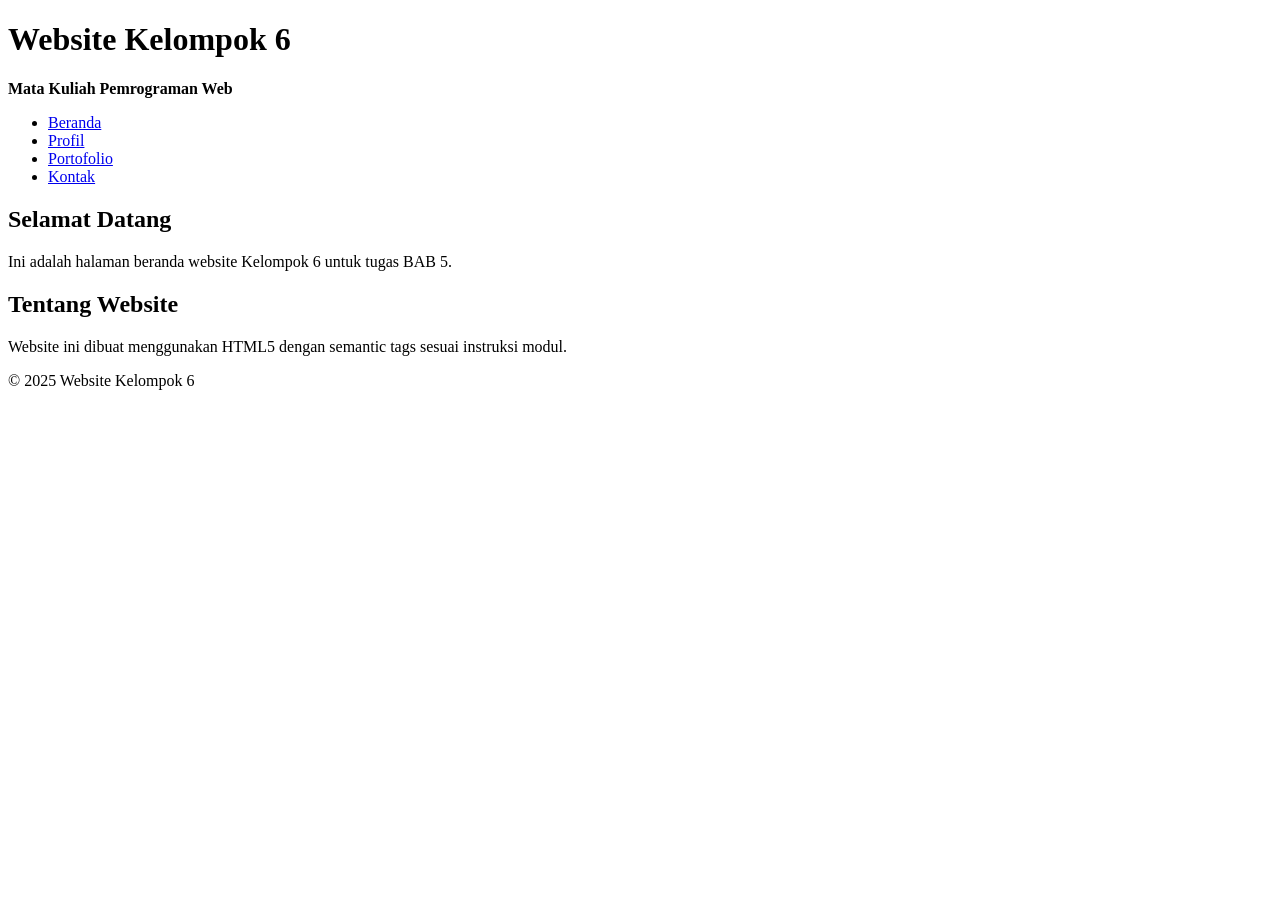
==== index.html @ d30c538b "Menambahkan struktur dasar halaman beranda" ====
<!DOCTYPE html>
<html lang="id">
<head>
    <meta charset="UTF-8">
    <meta name="viewport" content="width=device-width, initial-scale=1.0">
    <title>Beranda - Website Kelompok 6</title>
</head>
<body>

<header>
    <h1>Website Kelompok 6
    </h1>
    <p><strong>Mata Kuliah Pemrograman Web</strong></p>
    <nav>
        <ul>
            <li><a href="index.html">Beranda</a></li>
            <li><a href="about.html">Profil</a></li>
            <li><a href="portfolio.html">Portofolio</a></li>
            <li><a href="contact.html">Kontak</a></li>
        </ul>
    </nav>
</header>

<main>
    <section>
        <h2>Selamat Datang</h2>
        <p>Ini adalah halaman beranda website Kelompok 6 untuk tugas BAB 5.</p>
    </section>

    <section>
        <h2>Tentang Website</h2>
        <p>Website ini dibuat menggunakan HTML5 dengan semantic tags sesuai instruksi modul.</p>
    </section>
</main>

<footer>
    <p>&copy; 2025 Website Kelompok 6</p>
</footer>

</body>
</html>
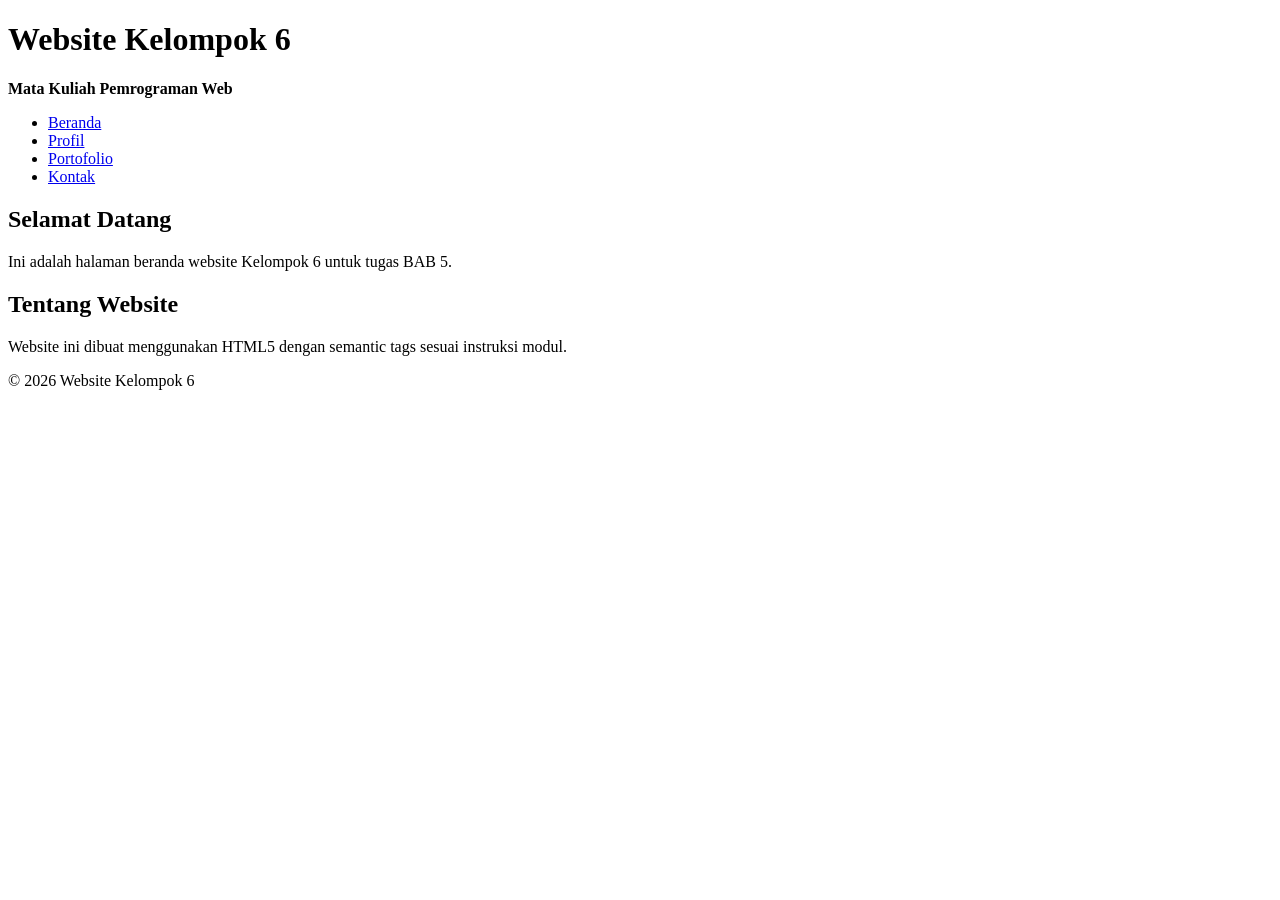
==== commit afdce088: "mengganti tahun 2025 ke 2026" ====
--- a/index.html
+++ b/index.html
@@ -34,7 +34,7 @@
 </main>
 
 <footer>
-    <p>&copy; 2025 Website Kelompok 6</p>
+    <p>&copy; 2026 Website Kelompok 6</p>
 </footer>
 
 </body>
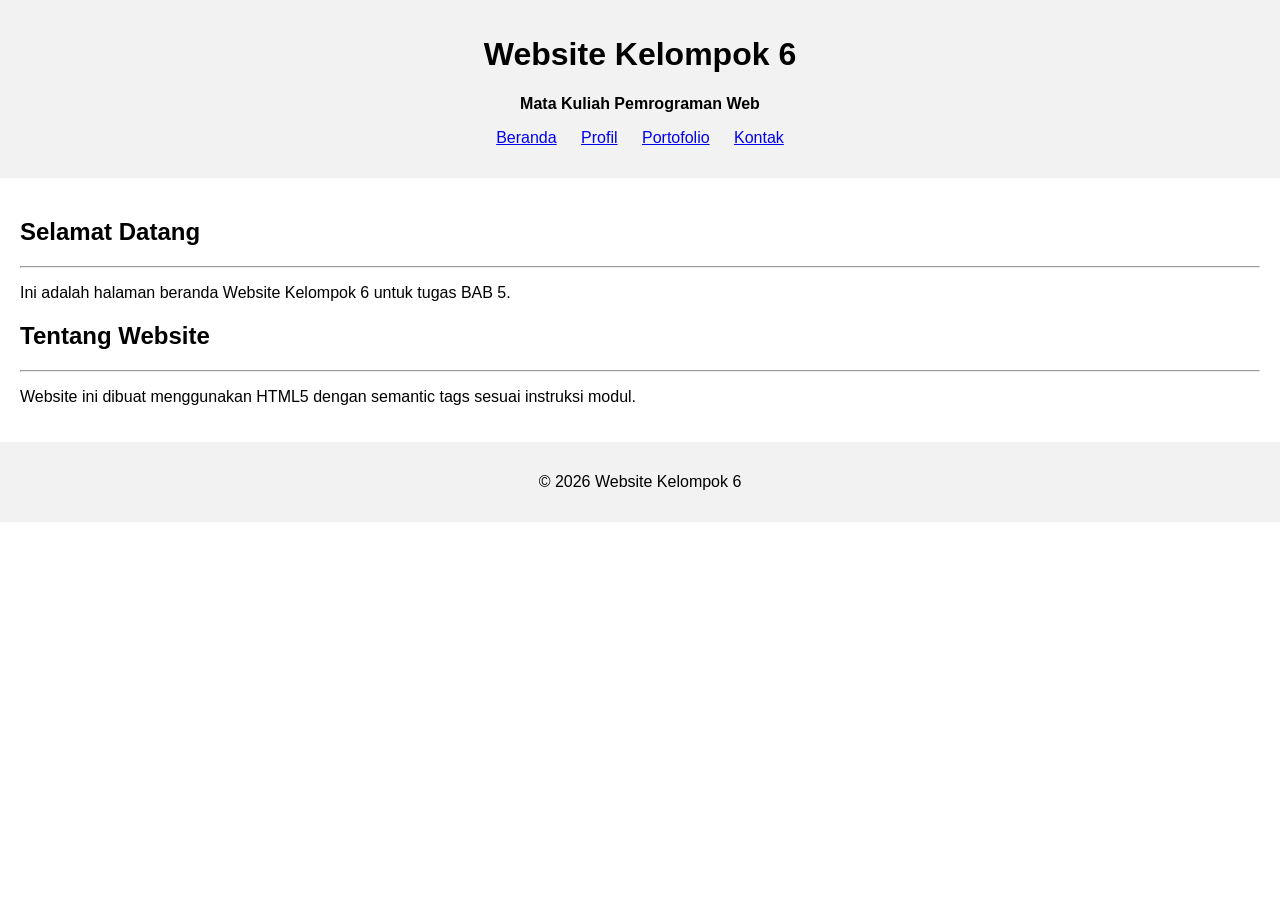
==== commit bbc3d2f2: "Menambahkan deskripsi project dan anggota pada halaman beranda - Aqilla" ====
--- a/index.html
+++ b/index.html
@@ -3,14 +3,39 @@
 <head>
     <meta charset="UTF-8">
     <meta name="viewport" content="width=device-width, initial-scale=1.0">
+    <meta name="description" content="Website Kelompok 6 - Tugas BAB 5 Pemrograman Web">
     <title>Beranda - Website Kelompok 6</title>
+
+    <style>
+        body {
+            font-family: Arial, sans-serif;
+            margin: 0;
+        }
+        header, footer {
+            background-color: #f2f2f2;
+            padding: 15px;
+            text-align: center;
+        }
+        nav ul {
+            list-style: none;
+            padding: 0;
+        }
+        nav ul li {
+            display: inline;
+            margin: 0 10px;
+        }
+        main {
+            padding: 20px;
+        }
+    </style>
 </head>
+
 <body>
 
 <header>
-    <h1>Website Kelompok 6
-    </h1>
+    <h1>Website Kelompok 6</h1>
     <p><strong>Mata Kuliah Pemrograman Web</strong></p>
+
     <nav>
         <ul>
             <li><a href="index.html">Beranda</a></li>
@@ -24,11 +49,13 @@
 <main>
     <section>
         <h2>Selamat Datang</h2>
-        <p>Ini adalah halaman beranda website Kelompok 6 untuk tugas BAB 5.</p>
+        <hr>
+        <p>Ini adalah halaman beranda Website Kelompok 6 untuk tugas BAB 5.</p>
     </section>
 
     <section>
         <h2>Tentang Website</h2>
+        <hr>
         <p>Website ini dibuat menggunakan HTML5 dengan semantic tags sesuai instruksi modul.</p>
     </section>
 </main>
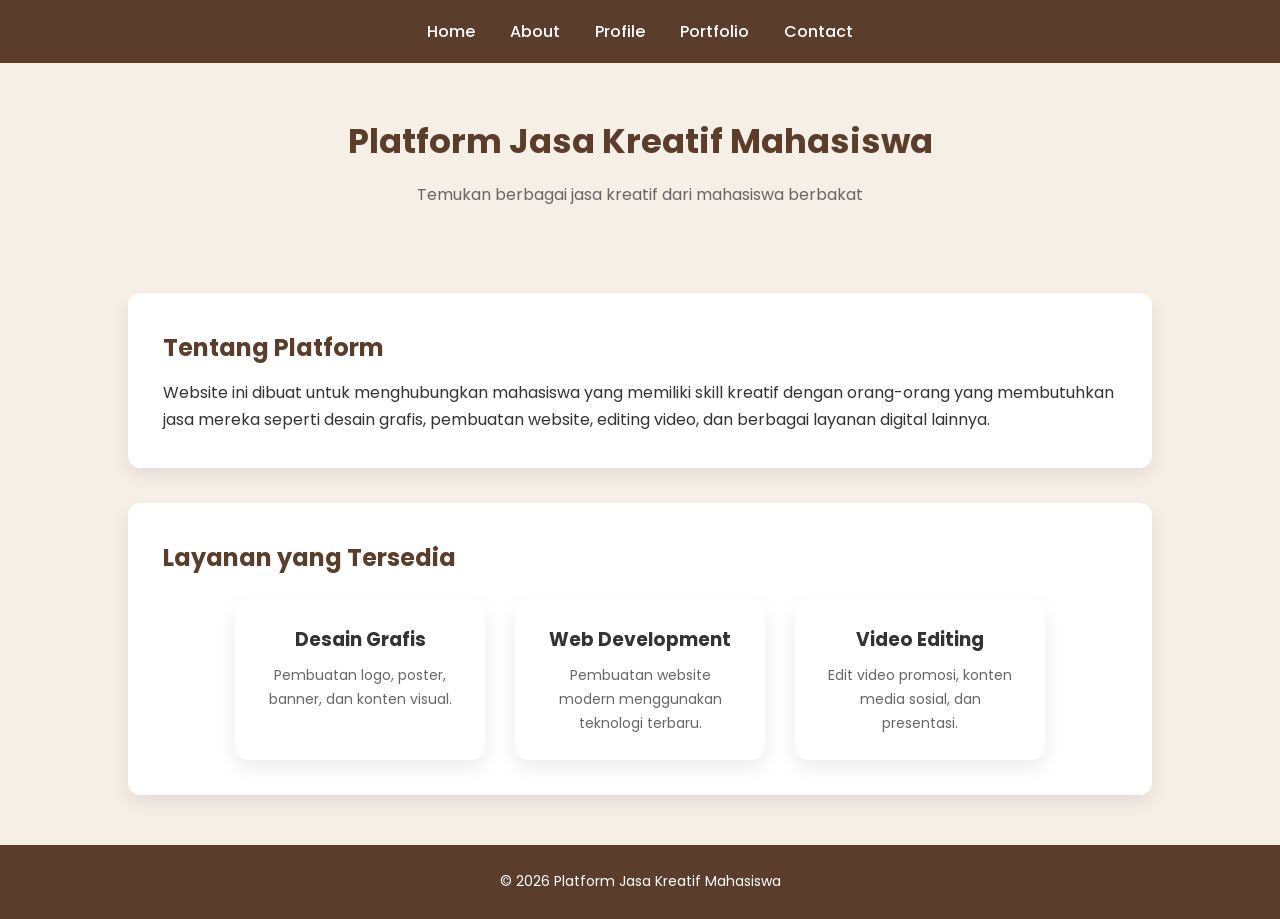
==== commit 06fe59e3: "menambahkan page profile serta memperbarui tampilan website menggunakan css" ====
--- a/index.html
+++ b/index.html
@@ -1,67 +1,67 @@
 <!DOCTYPE html>
 <html lang="id">
 <head>
-    <meta charset="UTF-8">
-    <meta name="viewport" content="width=device-width, initial-scale=1.0">
-    <meta name="description" content="Website Kelompok 6 - Tugas BAB 5 Pemrograman Web">
-    <title>Beranda - Website Kelompok 6</title>
-
-    <style>
-        body {
-            font-family: Arial, sans-serif;
-            margin: 0;
-        }
-        header, footer {
-            background-color: #f2f2f2;
-            padding: 15px;
-            text-align: center;
-        }
-        nav ul {
-            list-style: none;
-            padding: 0;
-        }
-        nav ul li {
-            display: inline;
-            margin: 0 10px;
-        }
-        main {
-            padding: 20px;
-        }
-    </style>
+<meta charset="UTF-8">
+<title>Platform Jasa Kreatif Mahasiswa</title>
+<link rel="stylesheet" href="css/style.css">
+<link href="https://fonts.googleapis.com/css2?family=Poppins:wght@300;400;500;600;700&display=swap" rel="stylesheet">
 </head>
 
 <body>
 
+<nav>
+<ul>
+<li><a href="index.html">Home</a></li>
+<li><a href="about.html">About</a></li>
+<li><a href="profile.html">Profile</a></li>
+<li><a href="portfolio.html">Portfolio</a></li>
+<li><a href="contact.html">Contact</a></li>
+</ul>
+</nav>
+
 <header>
-    <h1>Website Kelompok 6</h1>
-    <p><strong>Mata Kuliah Pemrograman Web</strong></p>
-
-    <nav>
-        <ul>
-            <li><a href="index.html">Beranda</a></li>
-            <li><a href="about.html">Profil</a></li>
-            <li><a href="portfolio.html">Portofolio</a></li>
-            <li><a href="contact.html">Kontak</a></li>
-        </ul>
-    </nav>
+<h1>Platform Jasa Kreatif Mahasiswa</h1>
+<p>Temukan berbagai jasa kreatif dari mahasiswa berbakat</p>
 </header>
 
-<main>
-    <section>
-        <h2>Selamat Datang</h2>
-        <hr>
-        <p>Ini adalah halaman beranda Website Kelompok 6 untuk tugas BAB 5.</p>
-    </section>
+<div class="container">
 
-    <section>
-        <h2>Tentang Website</h2>
-        <hr>
-        <p>Website ini dibuat menggunakan HTML5 dengan semantic tags sesuai instruksi modul.</p>
-    </section>
-</main>
+<div class="content-box">
+<h2>Tentang Platform</h2>
+<p>
+Website ini dibuat untuk menghubungkan mahasiswa yang memiliki skill kreatif 
+dengan orang-orang yang membutuhkan jasa mereka seperti desain grafis, 
+pembuatan website, editing video, dan berbagai layanan digital lainnya.
+</p>
+</div>
+
+<div class="content-box">
+<h2>Layanan yang Tersedia</h2>
+
+<div class="card-container">
+
+<div class="card">
+<h3>Desain Grafis</h3>
+<p>Pembuatan logo, poster, banner, dan konten visual.</p>
+</div>
+
+<div class="card">
+<h3>Web Development</h3>
+<p>Pembuatan website modern menggunakan teknologi terbaru.</p>
+</div>
+
+<div class="card">
+<h3>Video Editing</h3>
+<p>Edit video promosi, konten media sosial, dan presentasi.</p>
+</div>
+
+</div>
+</div>
+
+</div>
 
 <footer>
-    <p>&copy; 2026 Website Kelompok 6</p>
+<p>© 2026 Platform Jasa Kreatif Mahasiswa</p>
 </footer>
 
 </body>
--- a/css/style.css
+++ b/css/style.css
@@ -0,0 +1,198 @@
+/* Reset */
+
+*{
+    margin:0;
+    padding:0;
+    box-sizing:border-box;
+}
+
+/* Font Website */
+
+body{
+    font-family:'Poppins', Arial, Helvetica, sans-serif;
+    background:#f5efe6;
+    color:#333;
+    line-height:1.7;
+}
+
+/* Navbar */
+
+nav{
+    background:#5a3e2b;
+    padding:18px;
+}
+
+nav ul{
+    list-style:none;
+    display:flex;
+    justify-content:center;
+    gap:35px;
+}
+
+nav ul li a{
+    text-decoration:none;
+    color:white;
+    font-weight:500;
+    font-size:16px;
+    transition:0.3s;
+}
+
+nav ul li a:hover{
+    color:#ffd6a5;
+}
+
+/* Header */
+
+header{
+    text-align:center;
+    padding:50px 20px;
+}
+
+header h1{
+    color:#5a3e2b;
+    font-size:34px;
+    margin-bottom:10px;
+}
+
+header p{
+    color:#666;
+    font-size:16px;
+}
+
+/* Container */
+
+.container{
+    width:80%;
+    margin:auto;
+}
+
+/* Box teks */
+
+.content-box{
+    background:white;
+    padding:35px;
+    margin:35px 0;
+    border-radius:12px;
+    box-shadow:0 8px 18px rgba(0,0,0,0.08);
+}
+
+.content-box h2{
+    color:#5a3e2b;
+    margin-bottom:10px;
+}
+
+.content-box p{
+    margin-top:8px;
+}
+
+.content-box ul{
+    margin-top:10px;
+    padding-left:20px;
+}
+
+/* Card Container */
+
+.card-container{
+    display:flex;
+    justify-content:center;
+    flex-wrap:wrap;
+    gap:30px;
+    margin-top:20px;
+}
+
+/* Card */
+
+.card{
+    background:white;
+    width:250px;
+    text-align:center;
+    padding:25px;
+    border-radius:14px;
+    box-shadow:0 8px 20px rgba(0,0,0,0.08);
+    transition:0.3s;
+}
+
+.card:hover{
+    transform:translateY(-8px);
+    box-shadow:0 12px 25px rgba(0,0,0,0.12);
+}
+
+.card img{
+    width:110px;
+    height:110px;
+    border-radius:50%;
+    object-fit:cover;
+    margin-bottom:15px;
+    border:4px solid #d4a373;
+}
+
+.card h3{
+    margin-bottom:5px;
+}
+
+.card p{
+    font-size:14px;
+    color:#666;
+}
+
+/* Portfolio */
+
+.portfolio-card img{
+    width:100%;
+    border-radius:8px;
+    margin-bottom:12px;
+}
+
+.portfolio-card h3{
+    margin-bottom:5px;
+}
+
+.portfolio-card p{
+    font-size:14px;
+    color:#666;
+}
+
+/* Contact Form */
+
+form{
+    display:flex;
+    flex-direction:column;
+    gap:18px;
+}
+
+input, textarea{
+    padding:12px;
+    border-radius:8px;
+    border:1px solid #ccc;
+    font-size:14px;
+}
+
+textarea{
+    min-height:120px;
+}
+
+button{
+    background:#d4a373;
+    color:white;
+    border:none;
+    padding:12px;
+    border-radius:8px;
+    cursor:pointer;
+    font-size:15px;
+    transition:0.3s;
+}
+
+button:hover{
+    background:#b08968;
+}
+
+/* Footer */
+
+footer{
+    text-align:center;
+    padding:25px;
+    background:#5a3e2b;
+    color:white;
+    margin-top:50px;
+    font-size:14px;
+}
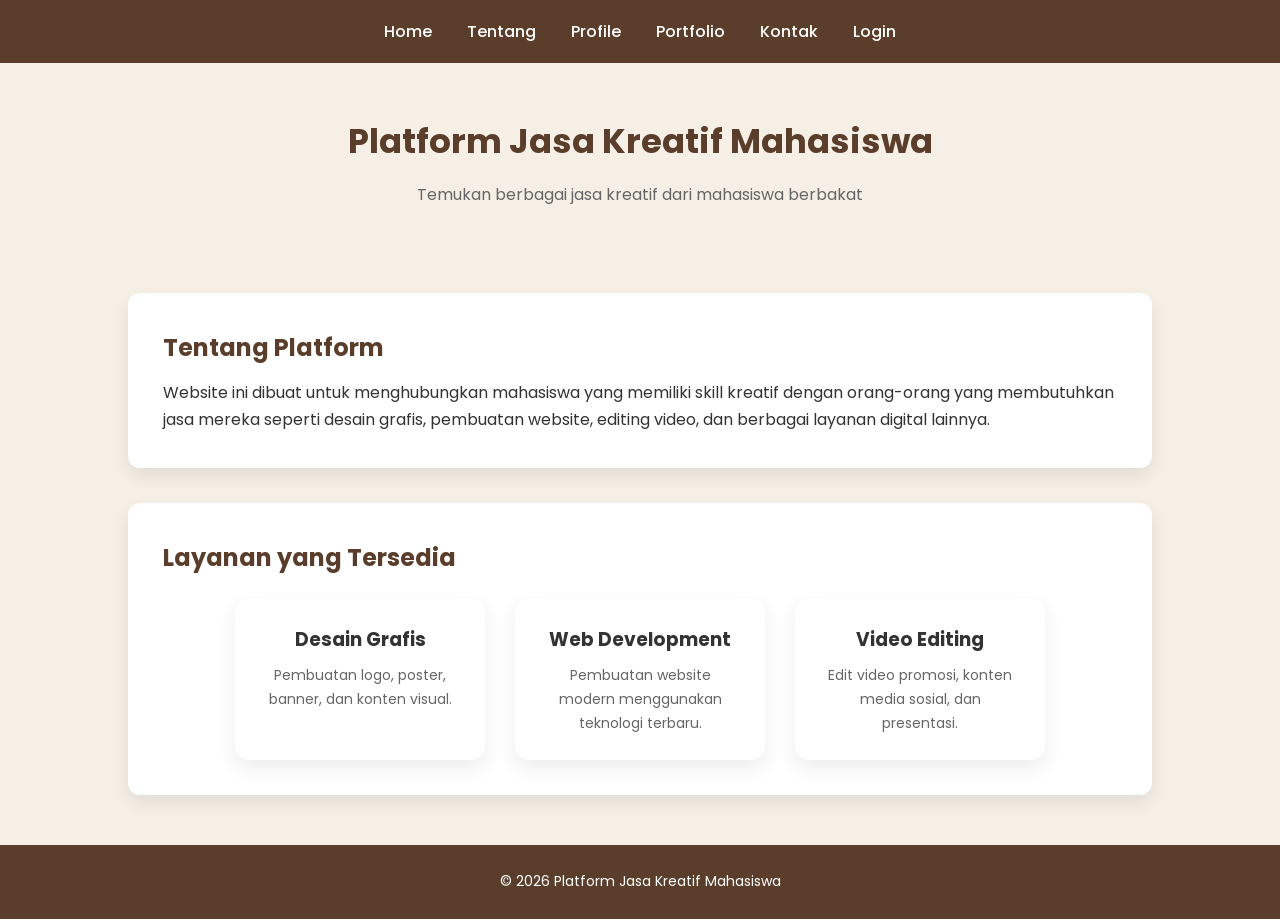
==== commit b6f8e5df: "memodifikasi tampilan page contact dan menambahkan navbar" ====
--- a/index.html
+++ b/index.html
@@ -12,10 +12,11 @@
 <nav>
 <ul>
 <li><a href="index.html">Home</a></li>
-<li><a href="about.html">About</a></li>
+<li><a href="about.html">Tentang</a></li>
 <li><a href="profile.html">Profile</a></li>
 <li><a href="portfolio.html">Portfolio</a></li>
-<li><a href="contact.html">Contact</a></li>
+<li><a href="contact.html">Kontak</a></li>
+<li><a href="login.html">Login</a></li>
 </ul>
 </nav>
 
--- a/css/style.css
+++ b/css/style.css
@@ -90,7 +90,6 @@
     padding-left:20px;
 }
 
-/* Card Container */
 
 .card-container{
     display:flex;
@@ -100,7 +99,6 @@
     margin-top:20px;
 }
 
-/* Card */
 
 .card{
     background:white;
@@ -135,7 +133,6 @@
     color:#666;
 }
 
-/* Portfolio */
 
 .portfolio-card img{
     width:100%;
@@ -165,6 +162,10 @@
     border-radius:8px;
     border:1px solid #ccc;
     font-size:14px;
+}
+
+textarea{
+    resize: none;
 }
 
 textarea{
@@ -186,7 +187,6 @@
     background:#b08968;
 }
 
-/* Footer */
 
 footer{
     text-align:center;
@@ -195,4 +195,135 @@
     color:white;
     margin-top:50px;
     font-size:14px;
+}
+
+/* Contact Card */
+
+.contact-card{
+    max-width:500px;
+    margin:40px auto;
+    background:white;
+    padding:35px;
+    border-radius:12px;
+    box-shadow:0 8px 18px rgba(0,0,0,0.08);
+}
+
+.contact-card h2{
+    text-align:center;
+    color:#5a3e2b;
+}
+
+.contact-subtitle{
+    text-align:center;
+    color:#777;
+    font-size:14px;
+    margin-bottom:20px;
+}
+
+/* Form Group */
+
+.form-group{
+    display:flex;
+    flex-direction:column;
+    text-align:left;
+    margin-bottom:15px;
+}
+
+.form-group label{
+    margin-bottom:6px;
+    font-size:14px;
+    font-weight:500;
+    color:#5a3e2b;
+}
+
+.contact-card input,
+.contact-card textarea{
+    width:100%;
+}
+
+.register-container{
+    width:40%;
+    margin: 0px auto;
+}
+
+.register-box{
+    background:white;
+    padding:35px;
+    border-radius:12px;
+    box-shadow:0 8px 18px rgba(0,0,0,0.08);
+}
+
+.register-box h2{
+    text-align:center;
+    color:#5a3e2b;
+    margin-bottom:10px;
+}
+
+.register-box p{
+    text-align:center;
+    color:#666;
+    margin-bottom:20px;
+}
+
+.register-box form{
+    display:flex;
+    flex-direction:column;
+    gap:15px;
+}
+
+.login-link{
+    text-align:center;
+    margin-top:10px;
+    font-size:14px;
+}
+
+
+.login-container{
+    display: flex;
+    justify-content: center;
+    align-items: center;
+    margin-top: 10px;
+}
+
+.login-box{
+
+    background:white;
+    padding:35px;
+    border-radius:12px;
+    box-shadow:0 8px 18px rgba(0,0,0,0.08);
+    width:450px;
+}
+
+.login-box h2{
+    text-align:center;
+    color:#5a3e2b;
+    margin-bottom:0px;
+}
+
+.login-box p{
+    text-align:center;
+    color:#666;
+    margin-bottom:10px;
+}
+
+.login-box form{
+    display:flex;
+    flex-direction:column;
+    gap:10px;
+}
+
+.register-link{
+    text-align:center;
+    margin-top:15px;
+    font-size:14px;
+}
+
+.register-link a{
+    color:#5a3e2b;
+    text-decoration:none;
+    font-weight:500;
+}
+
+.register-link a:hover{
+    text-decoration:underline;
 }
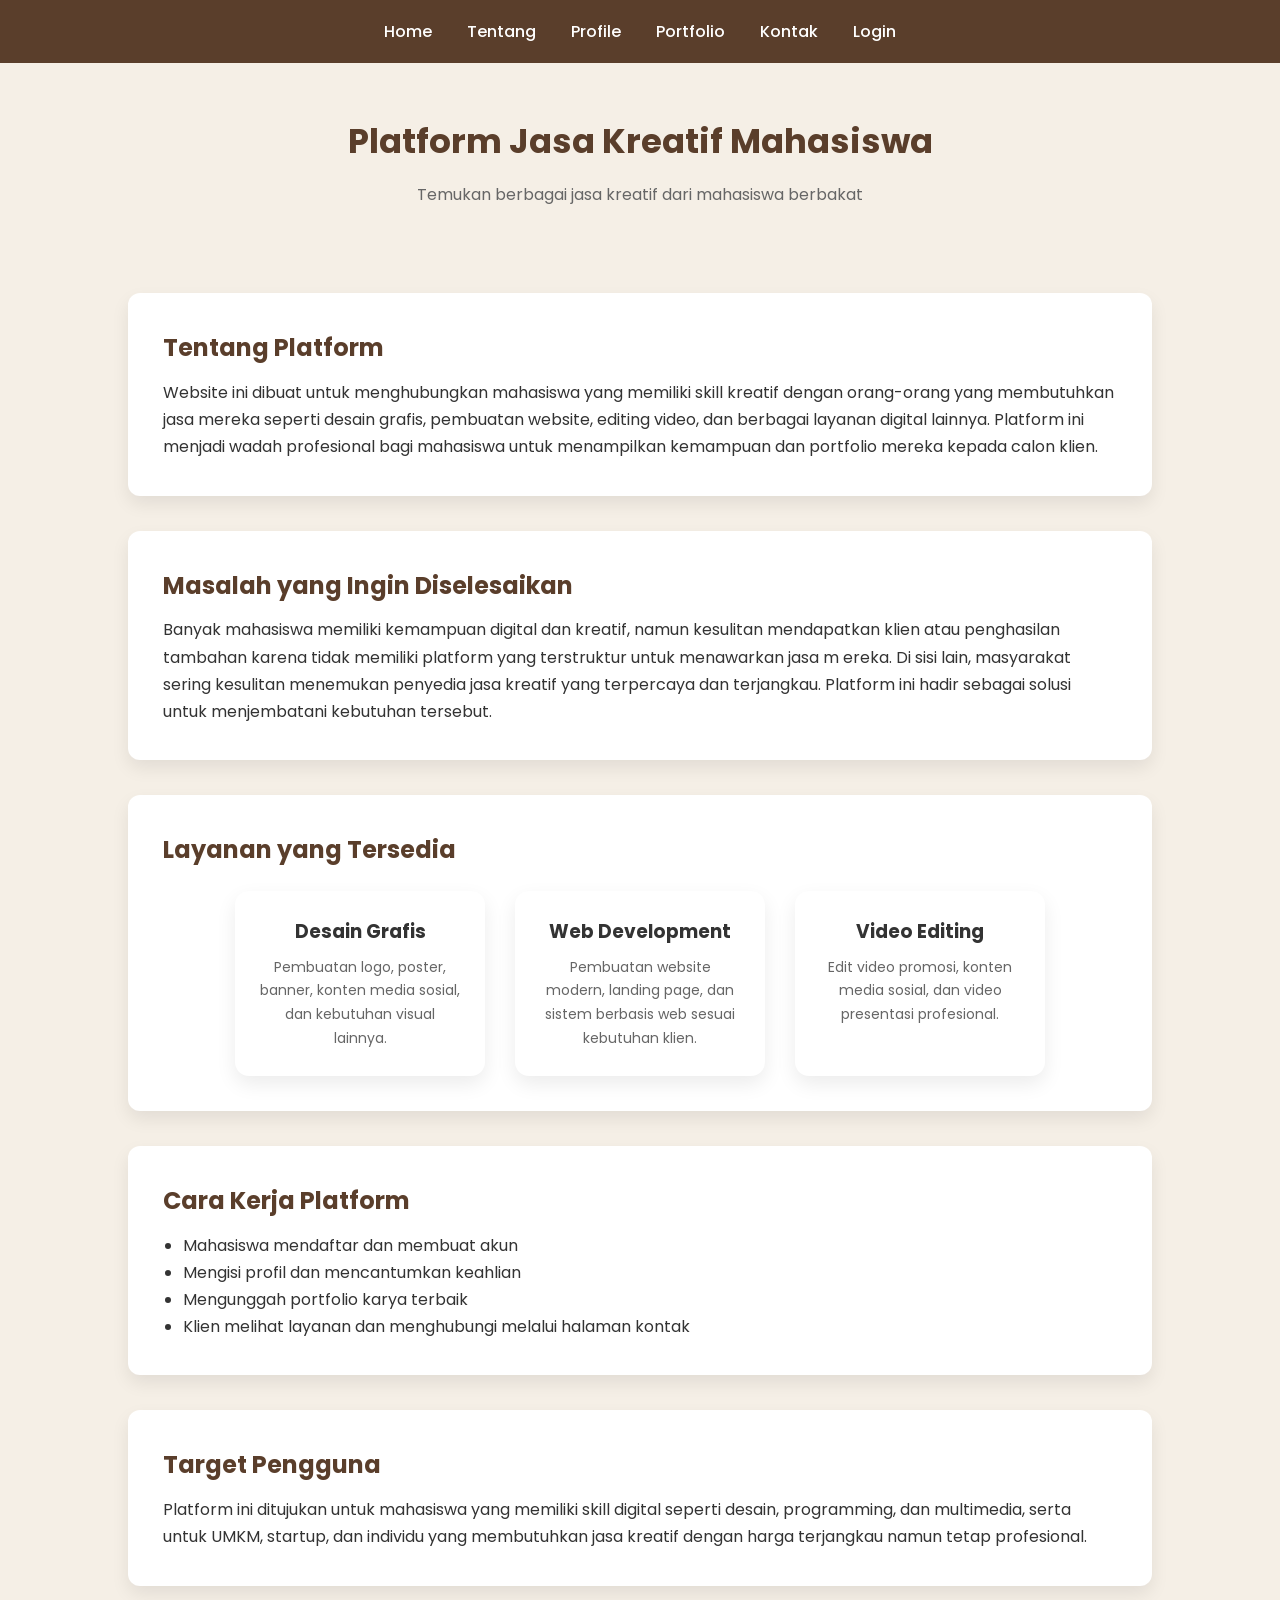
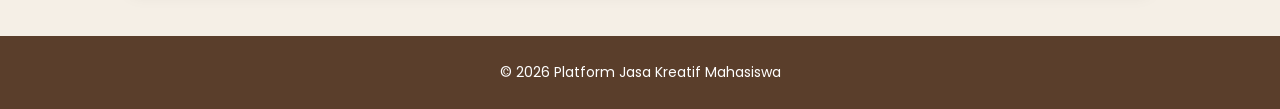
==== commit cc977b9e: "menambahkan studi kasus pada index.html" ====
--- a/index.html
+++ b/index.html
@@ -2,6 +2,7 @@
 <html lang="id">
 <head>
 <meta charset="UTF-8">
+<meta name="viewport" content="width=device-width, initial-scale=1.0">
 <title>Platform Jasa Kreatif Mahasiswa</title>
 <link rel="stylesheet" href="css/style.css">
 <link href="https://fonts.googleapis.com/css2?family=Poppins:wght@300;400;500;600;700&display=swap" rel="stylesheet">
@@ -27,15 +28,31 @@
 
 <div class="container">
 
+<!-- Tentang Platform -->
 <div class="content-box">
 <h2>Tentang Platform</h2>
 <p>
 Website ini dibuat untuk menghubungkan mahasiswa yang memiliki skill kreatif 
 dengan orang-orang yang membutuhkan jasa mereka seperti desain grafis, 
 pembuatan website, editing video, dan berbagai layanan digital lainnya.
+Platform ini menjadi wadah profesional bagi mahasiswa untuk menampilkan 
+kemampuan dan portfolio mereka kepada calon klien.
 </p>
 </div>
 
+<!-- Masalah -->
+<div class="content-box">
+<h2>Masalah yang Ingin Diselesaikan</h2>
+<p>
+Banyak mahasiswa memiliki kemampuan digital dan kreatif, namun kesulitan 
+mendapatkan klien atau penghasilan tambahan karena tidak memiliki platform 
+yang terstruktur untuk menawarkan jasa m    ereka. Di sisi lain, masyarakat 
+sering kesulitan menemukan penyedia jasa kreatif yang terpercaya dan 
+terjangkau. Platform ini hadir sebagai solusi untuk menjembatani kebutuhan tersebut.
+</p>
+</div>
+
+<!-- Layanan -->
 <div class="content-box">
 <h2>Layanan yang Tersedia</h2>
 
@@ -43,20 +60,41 @@
 
 <div class="card">
 <h3>Desain Grafis</h3>
-<p>Pembuatan logo, poster, banner, dan konten visual.</p>
+<p>Pembuatan logo, poster, banner, konten media sosial, dan kebutuhan visual lainnya.</p>
 </div>
 
 <div class="card">
 <h3>Web Development</h3>
-<p>Pembuatan website modern menggunakan teknologi terbaru.</p>
+<p>Pembuatan website modern, landing page, dan sistem berbasis web sesuai kebutuhan klien.</p>
 </div>
 
 <div class="card">
 <h3>Video Editing</h3>
-<p>Edit video promosi, konten media sosial, dan presentasi.</p>
+<p>Edit video promosi, konten media sosial, dan video presentasi profesional.</p>
 </div>
 
 </div>
+</div>
+
+<!-- Cara Kerja -->
+<div class="content-box">
+<h2>Cara Kerja Platform</h2>
+<ul>
+<li>Mahasiswa mendaftar dan membuat akun</li>
+<li>Mengisi profil dan mencantumkan keahlian</li>
+<li>Mengunggah portfolio karya terbaik</li>
+<li>Klien melihat layanan dan menghubungi melalui halaman kontak</li>
+</ul>
+</div>
+
+<!-- Target Pengguna -->
+<div class="content-box">
+<h2>Target Pengguna</h2>
+<p>
+Platform ini ditujukan untuk mahasiswa yang memiliki skill digital seperti 
+desain, programming, dan multimedia, serta untuk UMKM, startup, dan individu 
+yang membutuhkan jasa kreatif dengan harga terjangkau namun tetap profesional.
+</p>
 </div>
 
 </div>
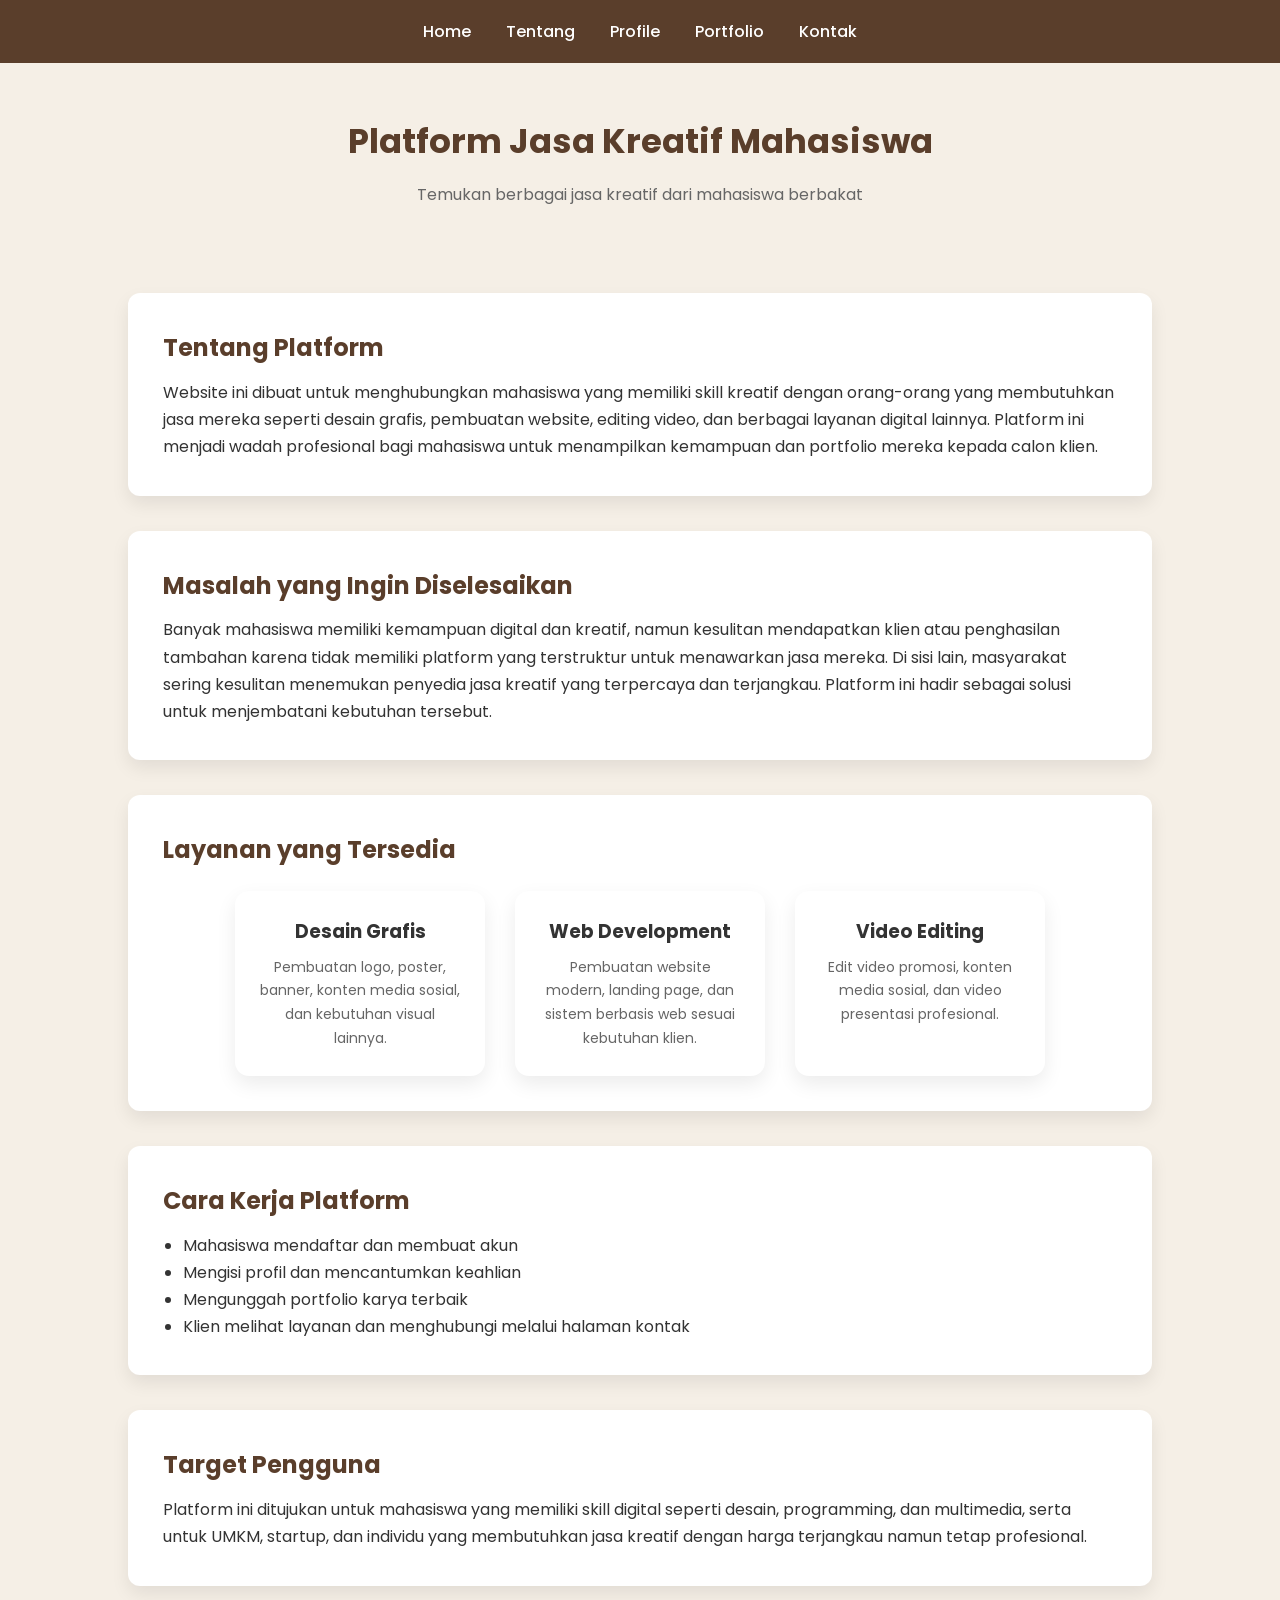
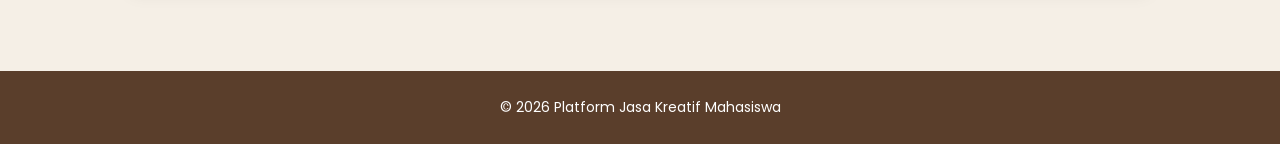
==== commit 8490c438: "Merubah tampilan Login dan Regist" ====
--- a/index.html
+++ b/index.html
@@ -1,106 +1,113 @@
 <!DOCTYPE html>
 <html lang="id">
 <head>
-<meta charset="UTF-8">
-<meta name="viewport" content="width=device-width, initial-scale=1.0">
-<title>Platform Jasa Kreatif Mahasiswa</title>
-<link rel="stylesheet" href="css/style.css">
-<link href="https://fonts.googleapis.com/css2?family=Poppins:wght@300;400;500;600;700&display=swap" rel="stylesheet">
+    <meta charset="UTF-8">
+    <meta name="viewport" content="width=device-width, initial-scale=1.0">
+    <title>Platform Jasa Kreatif Mahasiswa</title>
+
+    <!-- CSS -->
+    <link rel="stylesheet" href="css/style.css">
+
+    <!-- Google Font -->
+    <link href="https://fonts.googleapis.com/css2?family=Poppins:wght@300;400;500;600;700&display=swap" rel="stylesheet">
 </head>
 
 <body>
 
+<!-- Navbar -->
 <nav>
-<ul>
-<li><a href="index.html">Home</a></li>
-<li><a href="about.html">Tentang</a></li>
-<li><a href="profile.html">Profile</a></li>
-<li><a href="portfolio.html">Portfolio</a></li>
-<li><a href="contact.html">Kontak</a></li>
-<li><a href="login.html">Login</a></li>
-</ul>
+    <ul>
+        <li><a href="index.html">Home</a></li>
+        <li><a href="about.html">Tentang</a></li>
+        <li><a href="profile.html">Profile</a></li>
+        <li><a href="portfolio.html">Portfolio</a></li>
+        <li><a href="contact.html">Kontak</a></li>
+        
+    </ul>
 </nav>
 
+<!-- Header -->
 <header>
-<h1>Platform Jasa Kreatif Mahasiswa</h1>
-<p>Temukan berbagai jasa kreatif dari mahasiswa berbakat</p>
+    <h1>Platform Jasa Kreatif Mahasiswa</h1>
+    <p>Temukan berbagai jasa kreatif dari mahasiswa berbakat</p>
 </header>
 
 <div class="container">
 
-<!-- Tentang Platform -->
-<div class="content-box">
-<h2>Tentang Platform</h2>
-<p>
-Website ini dibuat untuk menghubungkan mahasiswa yang memiliki skill kreatif 
-dengan orang-orang yang membutuhkan jasa mereka seperti desain grafis, 
-pembuatan website, editing video, dan berbagai layanan digital lainnya.
-Platform ini menjadi wadah profesional bagi mahasiswa untuk menampilkan 
-kemampuan dan portfolio mereka kepada calon klien.
-</p>
-</div>
+    <!-- Tentang Platform -->
+    <div class="content-box">
+        <h2>Tentang Platform</h2>
+        <p>
+            Website ini dibuat untuk menghubungkan mahasiswa yang memiliki skill kreatif
+            dengan orang-orang yang membutuhkan jasa mereka seperti desain grafis,
+            pembuatan website, editing video, dan berbagai layanan digital lainnya.
+            Platform ini menjadi wadah profesional bagi mahasiswa untuk menampilkan
+            kemampuan dan portfolio mereka kepada calon klien.
+        </p>
+    </div>
 
-<!-- Masalah -->
-<div class="content-box">
-<h2>Masalah yang Ingin Diselesaikan</h2>
-<p>
-Banyak mahasiswa memiliki kemampuan digital dan kreatif, namun kesulitan 
-mendapatkan klien atau penghasilan tambahan karena tidak memiliki platform 
-yang terstruktur untuk menawarkan jasa m    ereka. Di sisi lain, masyarakat 
-sering kesulitan menemukan penyedia jasa kreatif yang terpercaya dan 
-terjangkau. Platform ini hadir sebagai solusi untuk menjembatani kebutuhan tersebut.
-</p>
-</div>
+    <!-- Masalah -->
+    <div class="content-box">
+        <h2>Masalah yang Ingin Diselesaikan</h2>
+        <p>
+            Banyak mahasiswa memiliki kemampuan digital dan kreatif, namun kesulitan
+            mendapatkan klien atau penghasilan tambahan karena tidak memiliki platform
+            yang terstruktur untuk menawarkan jasa mereka. Di sisi lain, masyarakat
+            sering kesulitan menemukan penyedia jasa kreatif yang terpercaya dan
+            terjangkau. Platform ini hadir sebagai solusi untuk menjembatani kebutuhan tersebut.
+        </p>
+    </div>
 
-<!-- Layanan -->
-<div class="content-box">
-<h2>Layanan yang Tersedia</h2>
+    <!-- Layanan -->
+    <div class="content-box">
+        <h2>Layanan yang Tersedia</h2>
 
-<div class="card-container">
+        <div class="card-container">
 
-<div class="card">
-<h3>Desain Grafis</h3>
-<p>Pembuatan logo, poster, banner, konten media sosial, dan kebutuhan visual lainnya.</p>
-</div>
+            <div class="card">
+                <h3>Desain Grafis</h3>
+                <p>Pembuatan logo, poster, banner, konten media sosial, dan kebutuhan visual lainnya.</p>
+            </div>
 
-<div class="card">
-<h3>Web Development</h3>
-<p>Pembuatan website modern, landing page, dan sistem berbasis web sesuai kebutuhan klien.</p>
-</div>
+            <div class="card">
+                <h3>Web Development</h3>
+                <p>Pembuatan website modern, landing page, dan sistem berbasis web sesuai kebutuhan klien.</p>
+            </div>
 
-<div class="card">
-<h3>Video Editing</h3>
-<p>Edit video promosi, konten media sosial, dan video presentasi profesional.</p>
-</div>
+            <div class="card">
+                <h3>Video Editing</h3>
+                <p>Edit video promosi, konten media sosial, dan video presentasi profesional.</p>
+            </div>
 
-</div>
-</div>
+        </div>
+    </div>
 
-<!-- Cara Kerja -->
-<div class="content-box">
-<h2>Cara Kerja Platform</h2>
-<ul>
-<li>Mahasiswa mendaftar dan membuat akun</li>
-<li>Mengisi profil dan mencantumkan keahlian</li>
-<li>Mengunggah portfolio karya terbaik</li>
-<li>Klien melihat layanan dan menghubungi melalui halaman kontak</li>
-</ul>
-</div>
+    <!-- Cara Kerja -->
+    <div class="content-box">
+        <h2>Cara Kerja Platform</h2>
+        <ul>
+            <li>Mahasiswa mendaftar dan membuat akun</li>
+            <li>Mengisi profil dan mencantumkan keahlian</li>
+            <li>Mengunggah portfolio karya terbaik</li>
+            <li>Klien melihat layanan dan menghubungi melalui halaman kontak</li>
+        </ul>
+    </div>
 
-<!-- Target Pengguna -->
-<div class="content-box">
-<h2>Target Pengguna</h2>
-<p>
-Platform ini ditujukan untuk mahasiswa yang memiliki skill digital seperti 
-desain, programming, dan multimedia, serta untuk UMKM, startup, dan individu 
-yang membutuhkan jasa kreatif dengan harga terjangkau namun tetap profesional.
-</p>
-</div>
+    <!-- Target Pengguna -->
+    <div class="content-box">
+        <h2>Target Pengguna</h2>
+        <p>
+            Platform ini ditujukan untuk mahasiswa yang memiliki skill digital seperti
+            desain, programming, dan multimedia, serta untuk UMKM, startup, dan individu
+            yang membutuhkan jasa kreatif dengan harga terjangkau namun tetap profesional.
+        </p>
+    </div>
 
 </div>
 
+<!-- Footer -->
 <footer>
-<p>© 2026 Platform Jasa Kreatif Mahasiswa</p>
+    <p>© 2026 Platform Jasa Kreatif Mahasiswa</p>
 </footer>
 
 </body>
--- a/css/style.css
+++ b/css/style.css
@@ -1,4 +1,4 @@
-/* Reset */
+
 
 *{
     margin:0;
@@ -13,9 +13,14 @@
     background:#f5efe6;
     color:#333;
     line-height:1.7;
-}
-
-/* Navbar */
+    min-height:100vh;
+    display:flex;
+    flex-direction:column;
+}
+
+main{
+    flex:1;
+}
 
 nav{
     background:#5a3e2b;
@@ -240,10 +245,20 @@
 .contact-card textarea{
     width:100%;
 }
-
+.title-card{
+    background:#6b4423;
+    padding:20px;
+    border-radius:8px;
+    width:100%;
+    margin:0px;
+}
+.title-card h1{
+    color:white;
+    text-align:center;
+}
 .register-container{
     width:40%;
-    margin: 0px auto;
+    margin: 40px auto;
 }
 
 .register-box{
@@ -255,10 +270,9 @@
 
 .register-box h2{
     text-align:center;
-    color:#5a3e2b;
-    margin-bottom:10px;
-}
-
+    margin-top:10px;
+    margin-bottom:30px;
+}
 .register-box p{
     text-align:center;
     color:#666;
@@ -277,7 +291,34 @@
     font-size:14px;
 }
 
-
+.title-box{
+    background:#6b4423;
+    padding:15px 25px;
+    border-radius:8px;
+    width:auto;
+    margin: auto;
+}
+.title-box h1{
+    color:white;
+    margin:0;
+    font-size:28px;
+    text-align:center;
+}
+.subtitle{
+   text-align:center;
+    margin:10px 0 30px 0;
+    margin-top:40px;
+}
+.subtitle::after{
+    content:"";
+    display:block;
+    width:60px;
+    height:3px;
+    background:#d4a373;
+    margin:8px auto 0;
+    border-radius:3px;
+
+}
 .login-container{
     display: flex;
     justify-content: center;
@@ -286,18 +327,20 @@
 }
 
 .login-box{
-
-    background:white;
-    padding:35px;
+    width:400px;
+    margin:auto;
+    background:white;
+    padding:40px 30px;
     border-radius:12px;
     box-shadow:0 8px 18px rgba(0,0,0,0.08);
-    width:450px;
+    
 }
 
 .login-box h2{
-    text-align:center;
-    color:#5a3e2b;
-    margin-bottom:0px;
+    margin-bottom:20px;
+    text-align:center;
+    color:#5a3e2b;
+
 }
 
 .login-box p{
@@ -309,7 +352,10 @@
 .login-box form{
     display:flex;
     flex-direction:column;
-    gap:10px;
+    gap:15px;
+}
+.login-box button{
+    margin-top:60px;
 }
 
 .register-link{
